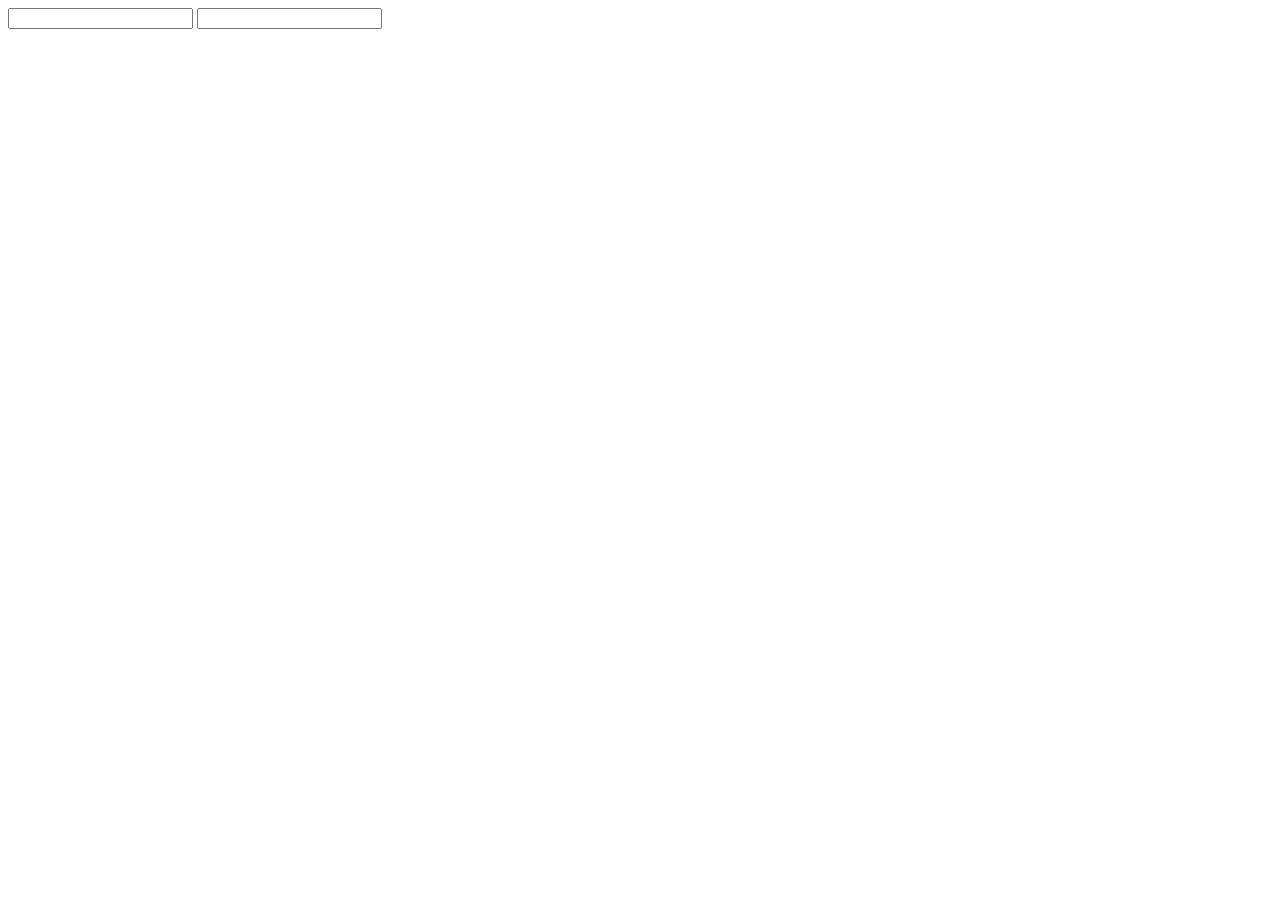
==== index.html @ 01a6c37f "added inputs" ====
<!DOCTYPE html>
<html lang="en">
<head>
    <meta charset="UTF-8">
    <meta name="viewport" content="width=\, initial-scale=1.0">
    <title>Document</title>
</head>
<body>
    <form action="">
        <input type="text">
        <input type="text">
    </form>
</body>
</html>
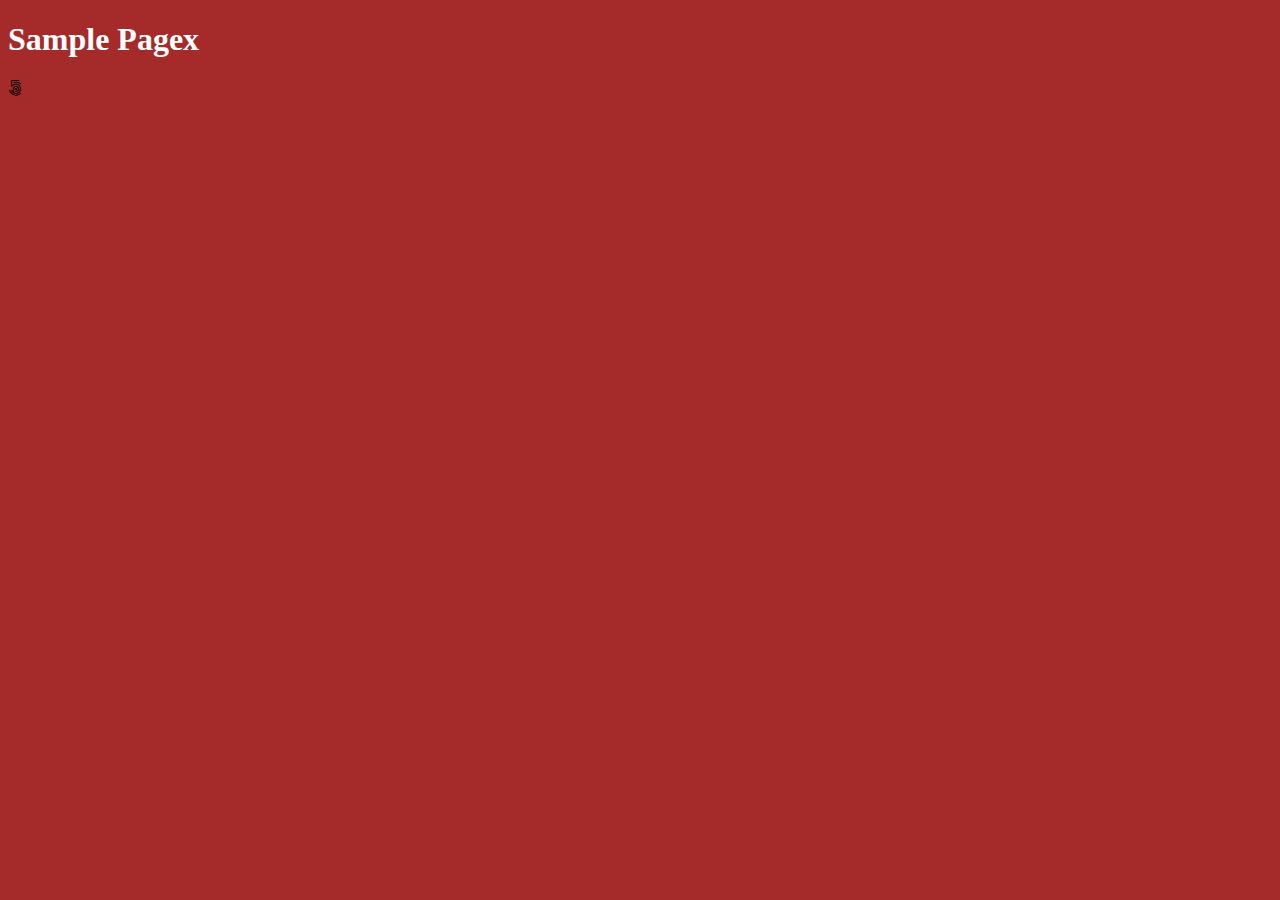
==== commit 3c90cdf8: "added inputs" ====
--- a/index.html
+++ b/index.html
@@ -1,14 +1,21 @@
 <!DOCTYPE html>
 <html lang="en">
+
 <head>
     <meta charset="UTF-8">
     <meta name="viewport" content="width=\, initial-scale=1.0">
+    <link rel="stylesheet" href="style.css">
+    <link rel="stylesheet" type="text/css"
+        href="https://cdnjs.cloudflare.com/ajax/libs/font-awesome/5.12.1/css/all.min.css">
+
+
     <title>Document</title>
 </head>
+
 <body>
-    <form action="">
-        <input type="text">
-        <input type="text">
-    </form>
+    <h1>Sample Pagex </h1>
+    <i class="fab fa-500px"></i>
+
 </body>
-</html>
+
+</html>--- a/style.css
+++ b/style.css
@@ -0,0 +1,8 @@
+body{
+    background-color: brown;
+}
+
+
+h1{
+    color: white;
+}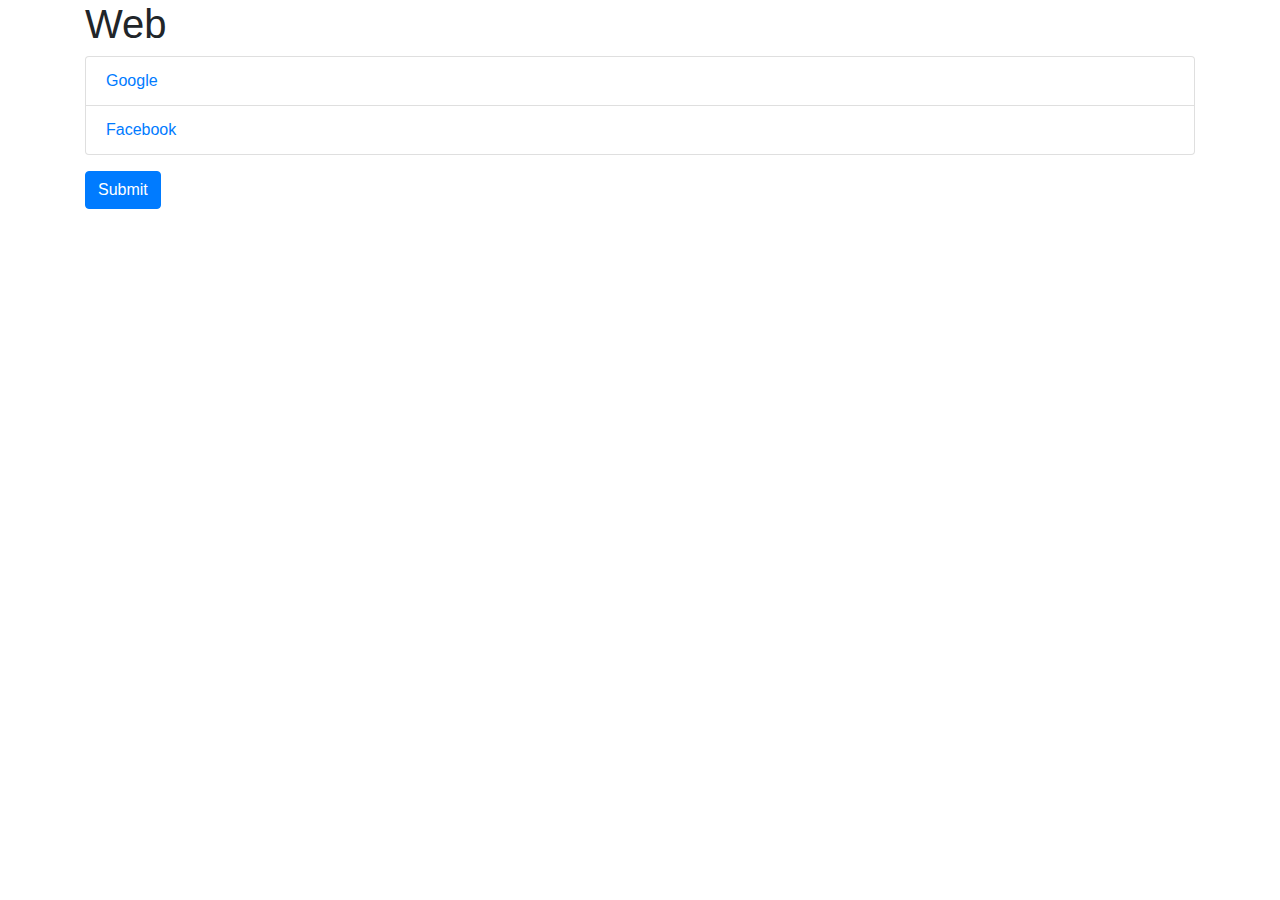
==== commit d4e84ed8: "added inputs" ====
--- a/index.html
+++ b/index.html
@@ -3,18 +3,45 @@
 
 <head>
     <meta charset="UTF-8">
-    <meta name="viewport" content="width=\, initial-scale=1.0">
-    <link rel="stylesheet" href="style.css">
+    <meta name="viewport" content="width=device-width, initial-scale=1.0">
+    <link rel="stylesheet" type="text/css" href="style.css">
     <link rel="stylesheet" type="text/css"
         href="https://cdnjs.cloudflare.com/ajax/libs/font-awesome/5.12.1/css/all.min.css">
+    <link rel="stylesheet" href="https://maxcdn.bootstrapcdn.com/bootstrap/4.0.0/css/bootstrap.min.css"
+        integrity="sha384-Gn5384xqQ1aoWXA+058RXPxPg6fy4IWvTNh0E263XmFcJlSAwiGgFAW/dAiS6JXm" crossorigin="anonymous">
 
 
     <title>Document</title>
 </head>
 
 <body>
-    <h1>Sample Pagex </h1>
-    <i class="fab fa-500px"></i>
+    <div class="container">
+
+        <div class="form-group">
+            <h1>Web</h1>
+            <ul class=" list-group">
+                <li class="list-group-item"><a href="">Google</a></li>
+                <li class="list-group-item"><a href="">Facebook</a></li>
+            </ul>
+        </div>
+
+        <input class="btn btn-primary" type="submit" value="Submit">
+
+    </div>
+
+
+    <!-- BS Script -->
+
+    <script src="https://code.jquery.com/jquery-3.4.1.slim.min.js"
+        integrity="sha384-J6qa4849blE2+poT4WnyKhv5vZF5SrPo0iEjwBvKU7imGFAV0wwj1yYfoRSJoZ+n" crossorigin="anonymous">
+    </script>
+    <script src="https://cdn.jsdelivr.net/npm/popper.js@1.16.0/dist/umd/popper.min.js"
+        integrity="sha384-Q6E9RHvbIyZFJoft+2mJbHaEWldlvI9IOYy5n3zV9zzTtmI3UksdQRVvoxMfooAo" crossorigin="anonymous">
+    </script>
+    <script src="https://stackpath.bootstrapcdn.com/bootstrap/4.4.1/js/bootstrap.min.js"
+        integrity="sha384-wfSDF2E50Y2D1uUdj0O3uMBJnjuUD4Ih7YwaYd1iqfktj0Uod8GCExl3Og8ifwB6" crossorigin="anonymous">
+    </script>
+
 
 </body>
 
--- a/style.css
+++ b/style.css
@@ -1,8 +1,12 @@
-body{
-    background-color: brown;
+.bg-blue {
+  background: #2996df;
 }
-
-
-h1{
-    color: white;
-}+.bg-green {
+  background: #31be4f;
+}
+.bg-pink {
+  background: #df2999;
+}
+.bg-gray {
+  background: #a5a5a5;
+}
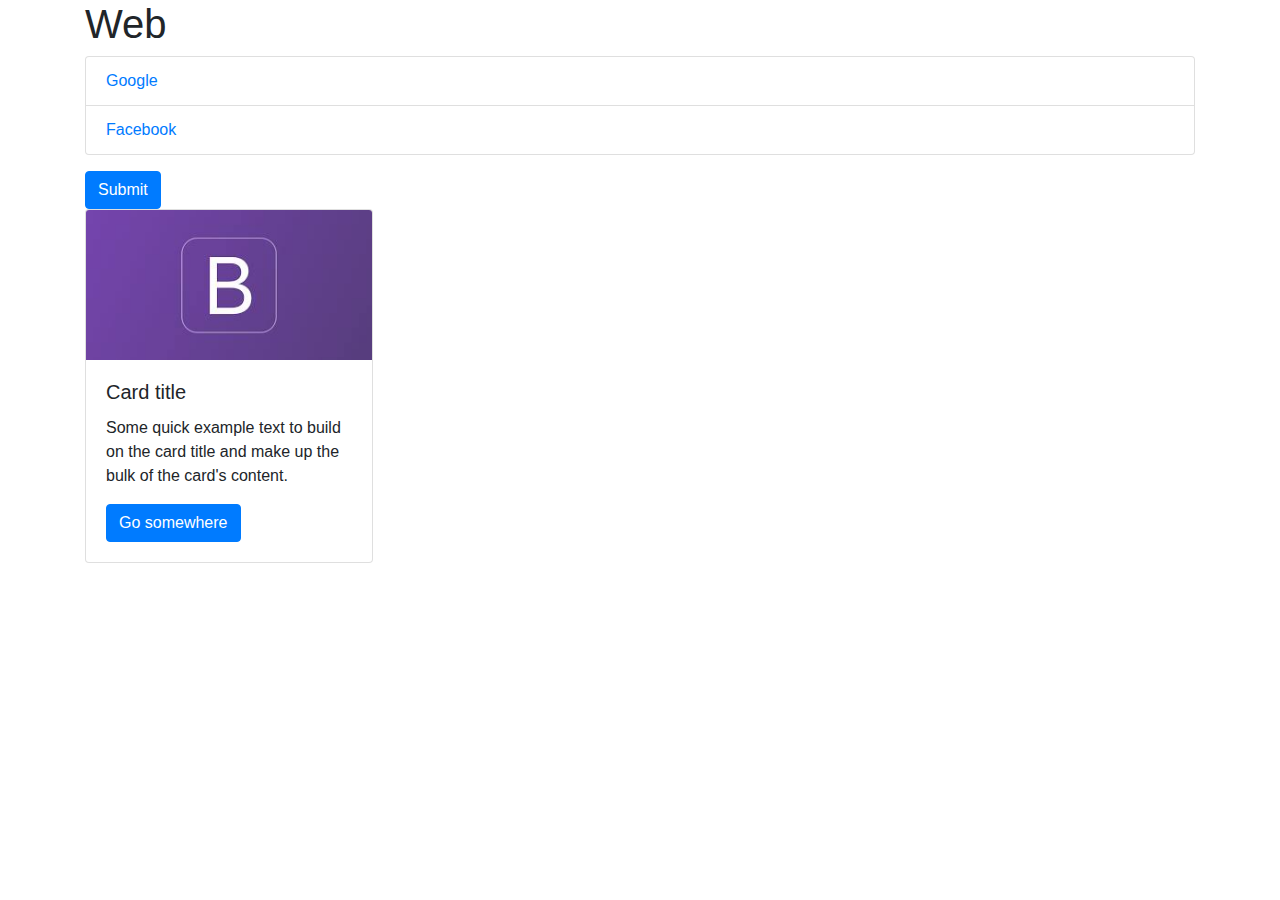
==== commit 79c6e5ca: "added inputs" ====
--- a/index.html
+++ b/index.html
@@ -27,7 +27,19 @@
 
         <input class="btn btn-primary" type="submit" value="Submit">
 
+
+        <div class="card" style="width: 18rem;">
+            <img src="image/bootstrap.jpg" class="card-img-top" alt="...">
+            <div class="card-body">
+                <h5 class="card-title">Card title</h5>
+                <p class="card-text">Some quick example text to build on the card title and make up the bulk of the
+                    card's content.</p>
+                <a href="#" class="btn btn-primary">Go somewhere</a>
+            </div>
+        </div>
+
     </div>
+
 
 
     <!-- BS Script -->
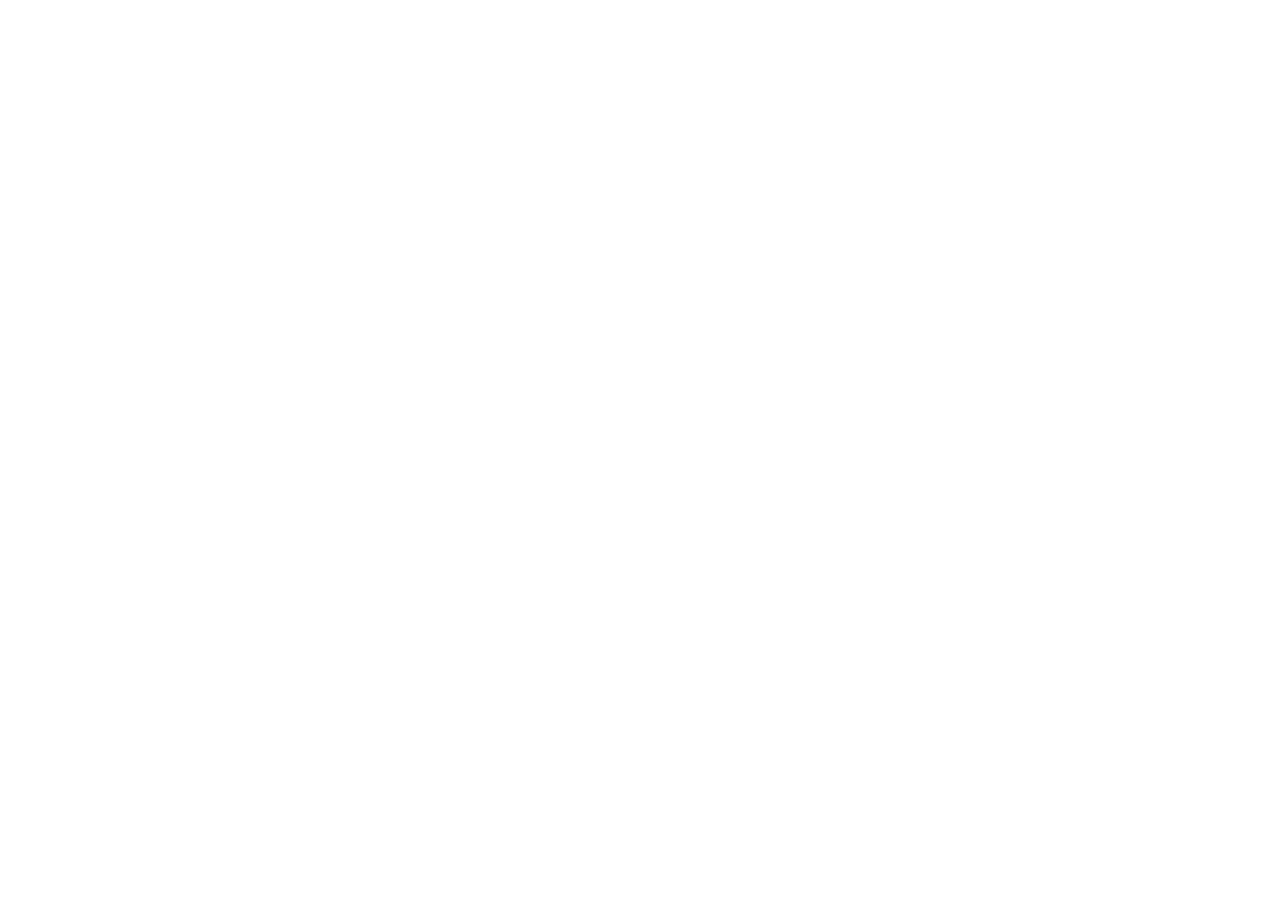
==== commit 800649bd: "starting files" ====
--- a/index.html
+++ b/index.html
@@ -4,56 +4,10 @@
 <head>
     <meta charset="UTF-8">
     <meta name="viewport" content="width=device-width, initial-scale=1.0">
-    <link rel="stylesheet" type="text/css" href="style.css">
-    <link rel="stylesheet" type="text/css"
-        href="https://cdnjs.cloudflare.com/ajax/libs/font-awesome/5.12.1/css/all.min.css">
-    <link rel="stylesheet" href="https://maxcdn.bootstrapcdn.com/bootstrap/4.0.0/css/bootstrap.min.css"
-        integrity="sha384-Gn5384xqQ1aoWXA+058RXPxPg6fy4IWvTNh0E263XmFcJlSAwiGgFAW/dAiS6JXm" crossorigin="anonymous">
-
-
     <title>Document</title>
 </head>
 
 <body>
-    <div class="container">
-
-        <div class="form-group">
-            <h1>Web</h1>
-            <ul class=" list-group">
-                <li class="list-group-item"><a href="">Google</a></li>
-                <li class="list-group-item"><a href="">Facebook</a></li>
-            </ul>
-        </div>
-
-        <input class="btn btn-primary" type="submit" value="Submit">
-
-
-        <div class="card" style="width: 18rem;">
-            <img src="image/bootstrap.jpg" class="card-img-top" alt="...">
-            <div class="card-body">
-                <h5 class="card-title">Card title</h5>
-                <p class="card-text">Some quick example text to build on the card title and make up the bulk of the
-                    card's content.</p>
-                <a href="#" class="btn btn-primary">Go somewhere</a>
-            </div>
-        </div>
-
-    </div>
-
-
-
-    <!-- BS Script -->
-
-    <script src="https://code.jquery.com/jquery-3.4.1.slim.min.js"
-        integrity="sha384-J6qa4849blE2+poT4WnyKhv5vZF5SrPo0iEjwBvKU7imGFAV0wwj1yYfoRSJoZ+n" crossorigin="anonymous">
-    </script>
-    <script src="https://cdn.jsdelivr.net/npm/popper.js@1.16.0/dist/umd/popper.min.js"
-        integrity="sha384-Q6E9RHvbIyZFJoft+2mJbHaEWldlvI9IOYy5n3zV9zzTtmI3UksdQRVvoxMfooAo" crossorigin="anonymous">
-    </script>
-    <script src="https://stackpath.bootstrapcdn.com/bootstrap/4.4.1/js/bootstrap.min.js"
-        integrity="sha384-wfSDF2E50Y2D1uUdj0O3uMBJnjuUD4Ih7YwaYd1iqfktj0Uod8GCExl3Og8ifwB6" crossorigin="anonymous">
-    </script>
-
 
 </body>
 
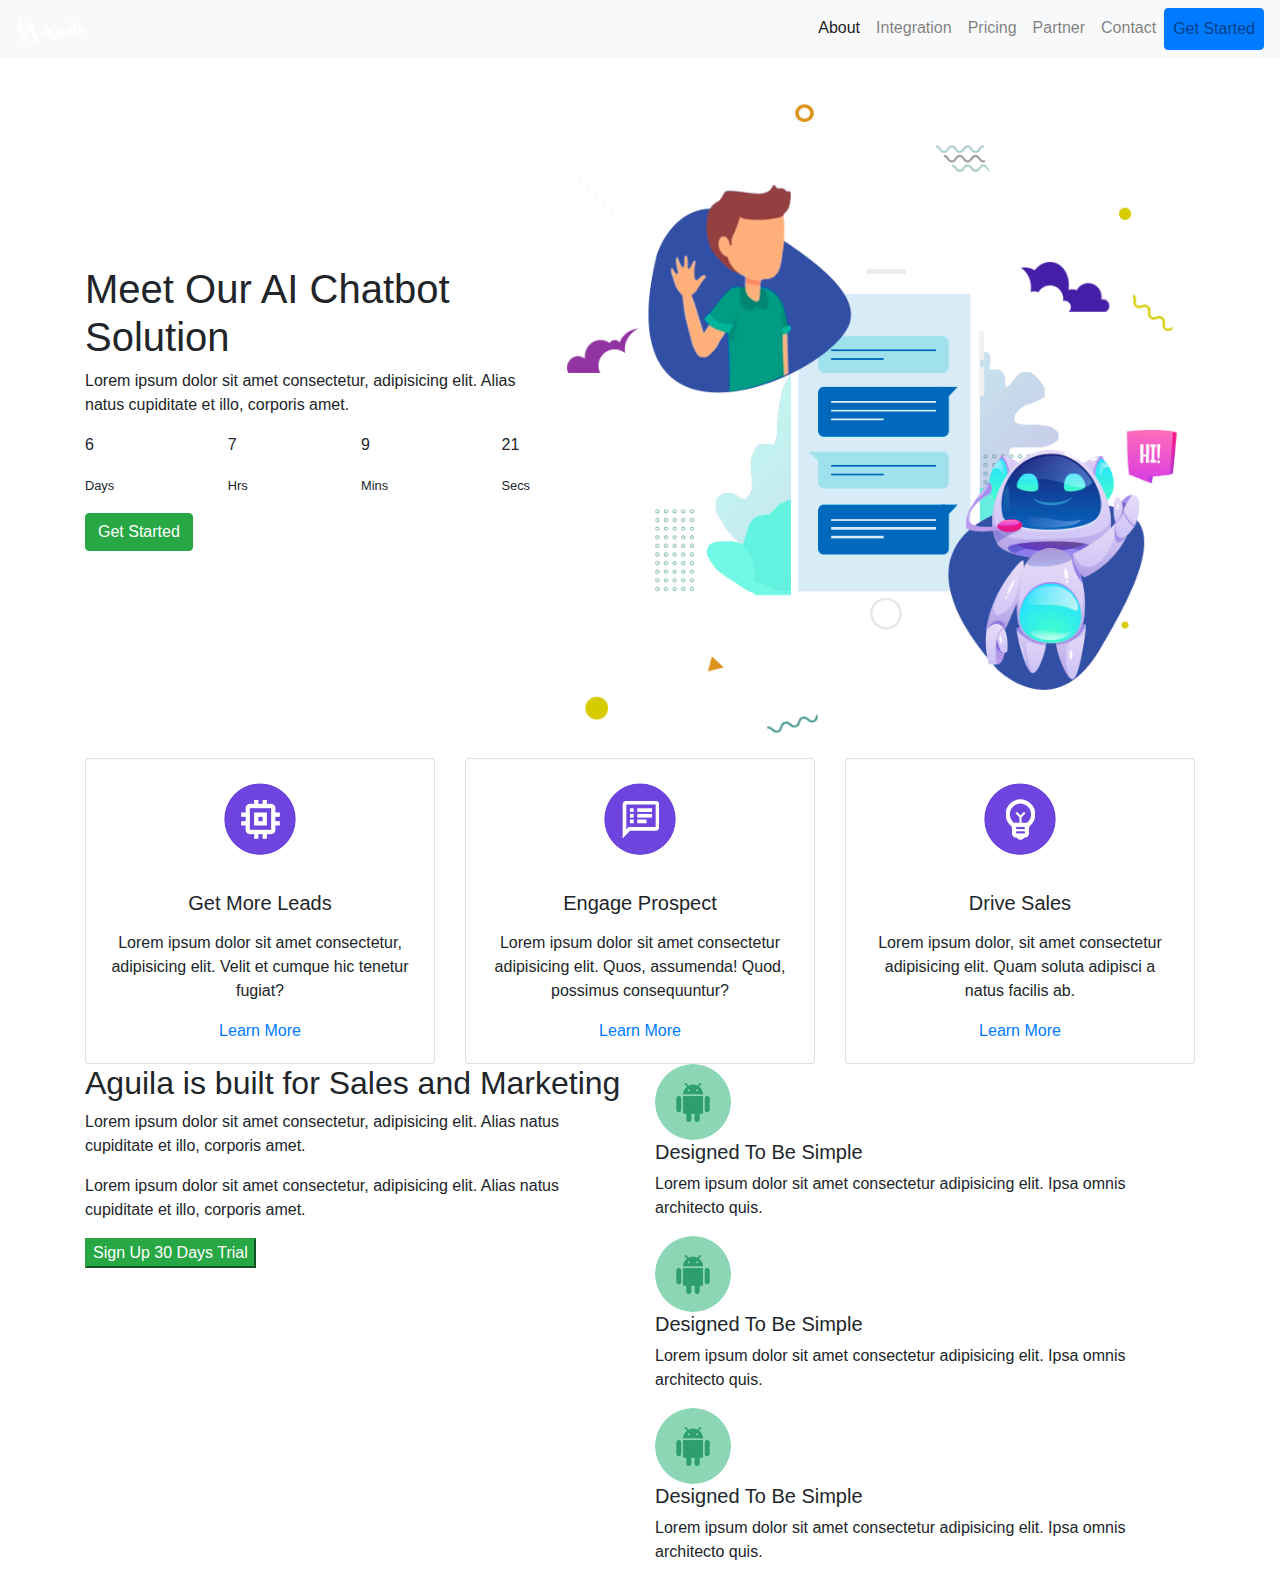
==== commit 20a16e67: "lecture files" ====
--- a/index.html
+++ b/index.html
@@ -4,11 +4,256 @@
 <head>
     <meta charset="UTF-8">
     <meta name="viewport" content="width=device-width, initial-scale=1.0">
-    <title>Document</title>
+
+    <!--  Google Font -->
+    <link href="https://fonts.googleapis.com/css?family=Montserrat:300,500,800|Raleway:300,500,700&display=swap"
+        rel="stylesheet" />
+
+    <!-- bootstrap -->
+    <link rel="stylesheet" href="https://stackpath.bootstrapcdn.com/bootstrap/4.4.1/css/bootstrap.min.css"
+        integrity="sha384-Vkoo8x4CGsO3+Hhxv8T/Q5PaXtkKtu6ug5TOeNV6gBiFeWPGFN9MuhOf23Q9Ifjh" crossorigin="anonymous" />
+
+    <!-- font awesome -->
+    <link rel="stylesheet" href="https://cdnjs.cloudflare.com/ajax/libs/font-awesome/5.12.1/css/all.min.css" />
+
+    <!-- Animate CSS -->
+    <link rel="stylesheet" href="/css/animate.css" />
+
+    <!-- Custom Style -->
+    <link rel="stylesheet" href="css/style.css" />
+
+
+
+
+    <title>Web Desing Training 2020</title>
+
 </head>
 
 <body>
 
+
+
+    <!-- Main Nav -->
+
+    <nav class="navbar navbar-expand-lg navbar-light bg-light">
+
+        <a class="navbar-brand" href="#">
+            <img src="/images/logo.png" width="70" height="30" alt="">
+        </a>
+
+        <button class="navbar-toggler" type="button" data-toggle="collapse" data-target="#navbarSupportedContent"
+            aria-controls="navbarSupportedContent" aria-expanded="false" aria-label="Toggle navigation">
+            <span class="navbar-toggler-icon"></span>
+        </button>
+
+        <div class="collapse navbar-collapse justify-content-end" id="navbarSupportedContent">
+            <ul class="navbar-nav">
+                <li class="nav-item active">
+                    <a class="nav-link" href="#">About </a>
+                </li>
+                <li class="nav-item">
+                    <a class="nav-link" href="#">Integration</a>
+                </li>
+                <li class="nav-item">
+                    <a class="nav-link" href="#">Pricing</a>
+                </li>
+                <li class="nav-item">
+                    <a class="nav-link" href="#">Partner</a>
+                </li>
+
+                <li class="nav-item">
+                    <a class="nav-link" href="#">Contact</a>
+                </li>
+
+                <li class="nav-item">
+                    <a class="nav-link btn btn-primary" href="#">Get Started</a>
+                </li>
+            </ul>
+        </div>
+    </nav>
+
+    <!-- end of Main Nav -->
+
+
+    <!-- Header -->
+    <section class="header">
+        <div class="container">
+            <div class="row">
+
+                <!-- left Content -->
+                <div class="col-md-5 header__left my-auto">
+                    <h1>Meet Our AI Chatbot Solution </h1>
+                    <p>Lorem ipsum dolor sit amet consectetur, adipisicing elit. Alias natus cupiditate et illo,
+                        corporis
+                        amet.
+                    </p>
+                    <ul class="d-flex justify-content-between list-unstyled">
+                        <li>
+                            <p>6</p>
+                            <small>Days</small>
+                        </li>
+                        <li>
+                            <p>7</p>
+                            <small>Hrs</small>
+                        </li>
+                        <li>
+                            <p>9</p>
+                            <small>Mins</small>
+                        </li>
+                        <li>
+                            <p>21</p>
+                            <small>Secs</small>
+                        </li>
+                    </ul>
+                    <button class="button btn btn-success">Get Started</button>
+                </div>
+
+                <!-- right Content -->
+                <div class="col-md-7 header__right">
+                    <img class="w-100" src="/images/botchatvector-2.png" alt="Botchat">
+                </div>
+            </div>
+        </div>
+
+    </section>
+
+
+    <!-- End of Header -->
+
+    <!-- Features -->
+    <section class="container features">
+        <div class="row">
+            <div class="col-md-4 text-center">
+                <div class="card">
+                    <div class="mt-4">
+                        <img src="/images/icon-memory.png" alt="Get More Leads">
+                    </div>
+                    <div class="card-body">
+                        <h5 class="my-3">Get More Leads</h5>
+                        <p>
+                            Lorem ipsum dolor sit amet consectetur, adipisicing elit. Velit et cumque hic tenetur
+                            fugiat?
+                        </p>
+                        <a href="#">Learn More</a>
+                    </div>
+                </div>
+            </div>
+
+            <div class="col-md-4 text-center ">
+                <div class="card">
+                    <div class="mt-4">
+                        <img src="/images/icon-speech.png" alt="Engage Prospect">
+                    </div>
+                    <div class="card-body">
+                        <h5 class="my-3">Engage Prospect</h5>
+                        <p>
+                            Lorem ipsum dolor sit amet consectetur adipisicing elit. Quos, assumenda! Quod, possimus
+                            consequuntur?
+                        </p>
+                        <a href="#">Learn More</a>
+                    </div>
+                </div>
+            </div>
+
+            <div class="col-md-4 text-center">
+                <div class="card">
+                    <div class="mt-4">
+                        <img src="/images/icon-bulb.png" alt="Drive Sales">
+                    </div>
+                    <div class="card-body">
+                        <h5 class="my-3">Drive Sales</h5>
+                        <p>
+                            Lorem ipsum dolor, sit amet consectetur adipisicing elit. Quam soluta adipisci a natus
+                            facilis
+                            ab.
+                        </p>
+                        <a href="#">Learn More</a>
+                    </div>
+                </div>
+            </div>
+
+        </div>
+    </section>
+
+    <!-- End of Features -->
+
+    <!-- Benefits -->
+
+    <section class="container benefits">
+        <div class="row">
+            <div class="col-md-6 benefits__left">
+                <h2>Aguila is built for Sales and Marketing </h2>
+                <p>Lorem ipsum dolor sit amet consectetur, adipisicing elit. Alias natus cupiditate et illo,
+                    corporis
+                    amet.
+                </p>
+                <p>Lorem ipsum dolor sit amet consectetur, adipisicing elit. Alias natus cupiditate et illo,
+                    corporis
+                    amet.
+                </p>
+                <button class="button btn-success"> Sign Up 30 Days Trial</button>
+            </div>
+            <div class="col-md-6 benefits__right">
+                <div class="benefits__right--item">
+                    <img src="/images/icon-andoid.png" alt="Designed To Be Simple">
+                    <h5>Designed To Be Simple</h5>
+                    <p>Lorem ipsum dolor sit amet consectetur adipisicing elit. Ipsa omnis architecto quis.</p>
+                </div>
+                <div class="benefits__right--item">
+                    <img src="/images/icon-andoid.png" alt="Designed To Be Simple">
+                    <h5>Designed To Be Simple</h5>
+                    <p>Lorem ipsum dolor sit amet consectetur adipisicing elit. Ipsa omnis architecto quis.</p>
+                </div>
+                <div class="benefits__right--item">
+                    <img src="/images/icon-andoid.png" alt="Designed To Be Simple">
+                    <h5>Designed To Be Simple</h5>
+                    <p>Lorem ipsum dolor sit amet consectetur adipisicing elit. Ipsa omnis architecto quis.</p>
+                </div>
+            </div>
+        </div>
+
+        </div>
+        </div>
+    </section>
+
+    <!-- End of Benefits -->
+
+    <!-- About -->
+
+    <!-- End of About -->
+
+    <!-- Team -->
+
+    <!-- End of Tean -->
+
+    <!-- Partners -->
+
+    <!-- End of Partners -->
+
+    <!-- Contact -->
+
+    <!-- End of Contact -->
+
+    <!-- Footer -->
+
+    <!-- End of Footer -->
+
+
+
+    <!-- Script -->
+    <script src="https://code.jquery.com/jquery-3.4.1.slim.min.js"
+        integrity="sha384-J6qa4849blE2+poT4WnyKhv5vZF5SrPo0iEjwBvKU7imGFAV0wwj1yYfoRSJoZ+n" crossorigin="anonymous">
+    </script>
+    <script src="https://cdn.jsdelivr.net/npm/popper.js@1.16.0/dist/umd/popper.min.js"
+        integrity="sha384-Q6E9RHvbIyZFJoft+2mJbHaEWldlvI9IOYy5n3zV9zzTtmI3UksdQRVvoxMfooAo" crossorigin="anonymous">
+    </script>
+    <script src="https://stackpath.bootstrapcdn.com/bootstrap/4.4.1/js/bootstrap.min.js"
+        integrity="sha384-wfSDF2E50Y2D1uUdj0O3uMBJnjuUD4Ih7YwaYd1iqfktj0Uod8GCExl3Og8ifwB6" crossorigin="anonymous">
+    </script>
+
+
+
+
 </body>
 
 </html>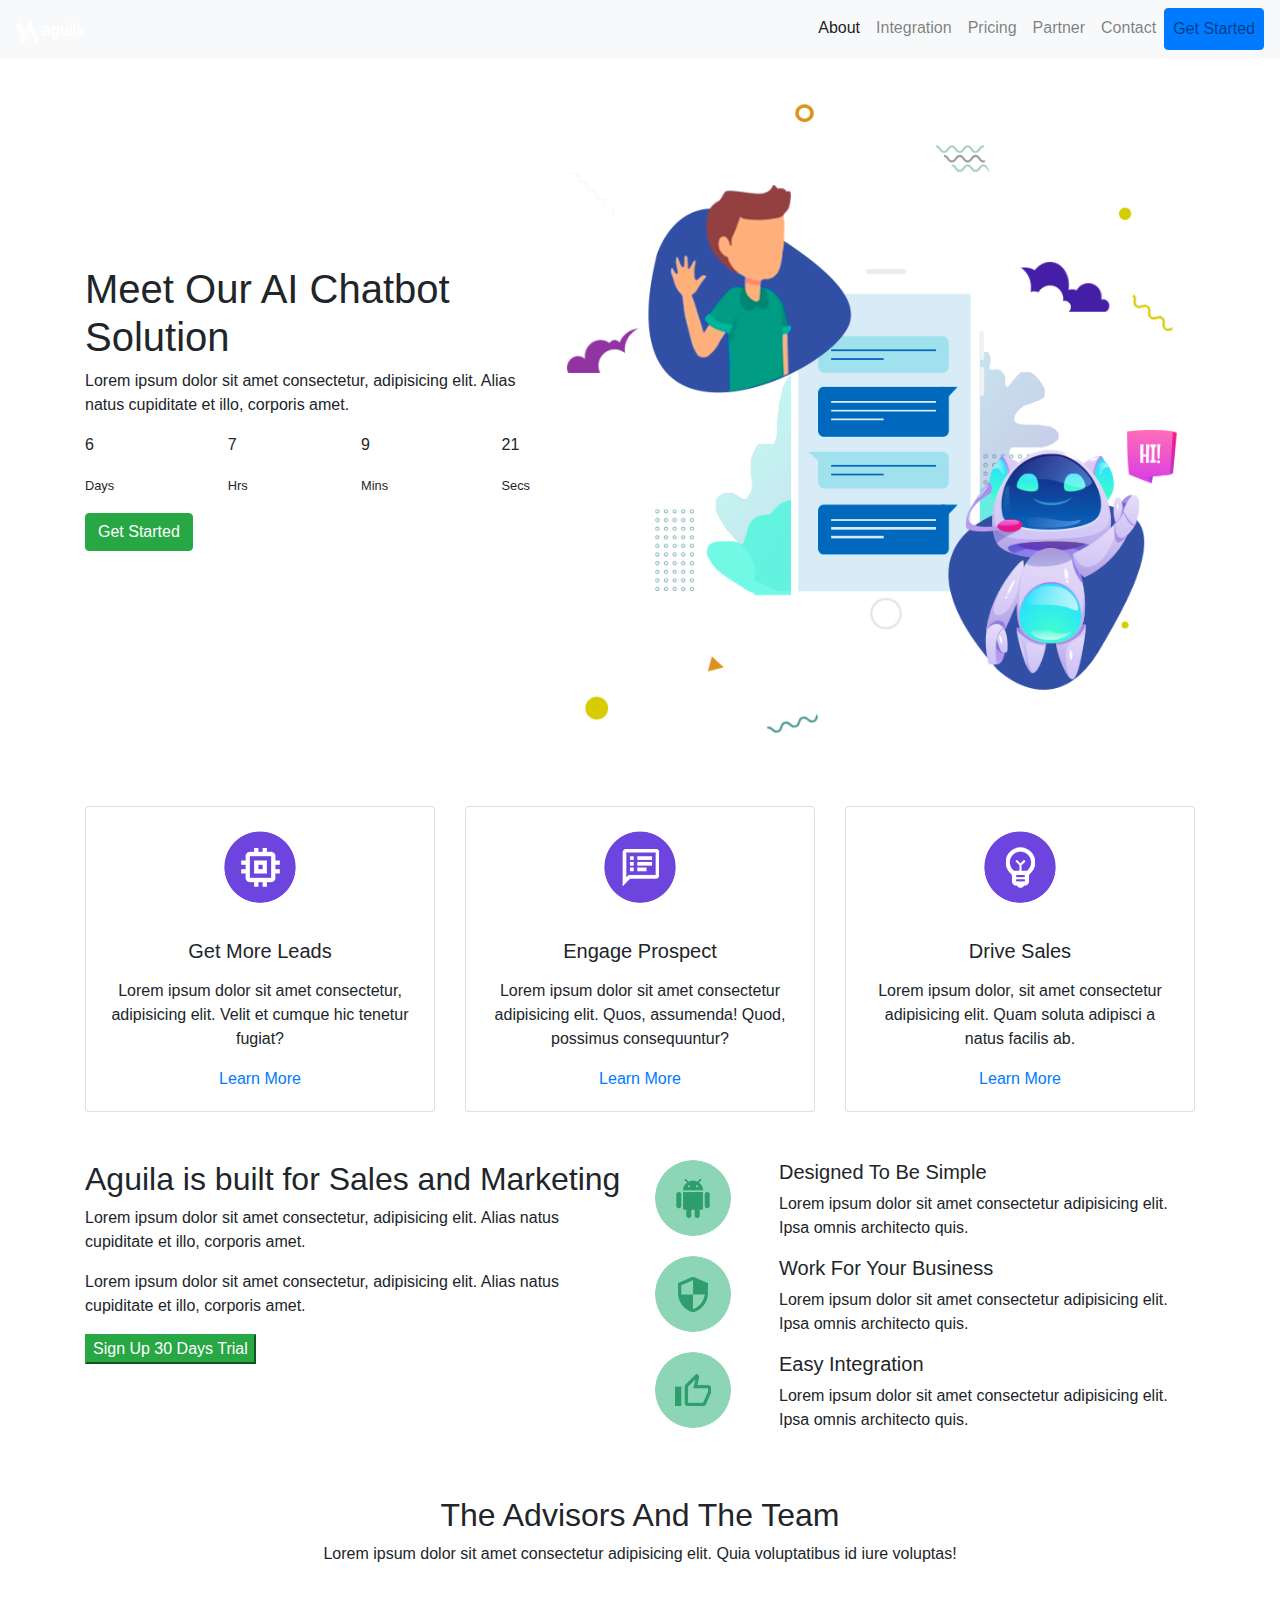
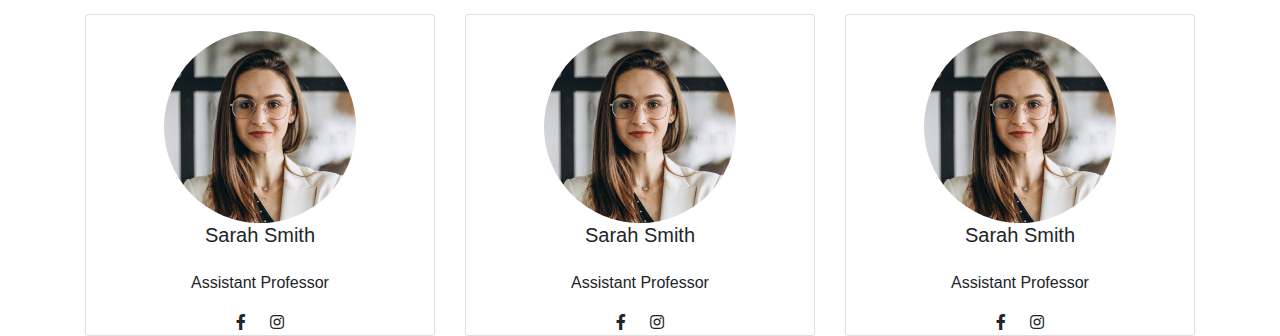
==== commit 9b37a993: "lecture files" ====
--- a/index.html
+++ b/index.html
@@ -121,7 +121,7 @@
     <!-- End of Header -->
 
     <!-- Features -->
-    <section class="container features">
+    <section class="container features mt-5">
         <div class="row">
             <div class="col-md-4 text-center">
                 <div class="card">
@@ -179,8 +179,8 @@
 
     <!-- Benefits -->
 
-    <section class="container benefits">
-        <div class="row">
+    <section class="container benefits mt-5">
+        <div class=" row">
             <div class="col-md-6 benefits__left">
                 <h2>Aguila is built for Sales and Marketing </h2>
                 <p>Lorem ipsum dolor sit amet consectetur, adipisicing elit. Alias natus cupiditate et illo,
@@ -194,20 +194,35 @@
                 <button class="button btn-success"> Sign Up 30 Days Trial</button>
             </div>
             <div class="col-md-6 benefits__right">
-                <div class="benefits__right--item">
-                    <img src="/images/icon-andoid.png" alt="Designed To Be Simple">
-                    <h5>Designed To Be Simple</h5>
-                    <p>Lorem ipsum dolor sit amet consectetur adipisicing elit. Ipsa omnis architecto quis.</p>
-                </div>
-                <div class="benefits__right--item">
-                    <img src="/images/icon-andoid.png" alt="Designed To Be Simple">
-                    <h5>Designed To Be Simple</h5>
-                    <p>Lorem ipsum dolor sit amet consectetur adipisicing elit. Ipsa omnis architecto quis.</p>
-                </div>
-                <div class="benefits__right--item">
-                    <img src="/images/icon-andoid.png" alt="Designed To Be Simple">
-                    <h5>Designed To Be Simple</h5>
-                    <p>Lorem ipsum dolor sit amet consectetur adipisicing elit. Ipsa omnis architecto quis.</p>
+
+                <div class="benefits__right--item d-flex">
+                    <div class="benefits__right--item--img mr-5">
+                        <img src="/images/icon-andoid.png" alt="Designed To Be Simple">
+                    </div>
+                    <div class="benefits__right--item--content">
+                        <h5>Designed To Be Simple</h5>
+                        <p>Lorem ipsum dolor sit amet consectetur adipisicing elit. Ipsa omnis architecto quis.</p>
+                    </div>
+                </div>
+
+                <div class="benefits__right--item d-flex">
+                    <div class="benefits__right--item--img mr-5">
+                        <img src="/images/icon-security.png" alt="Designed To Be Simple">
+                    </div>
+                    <div class="benefits__right--item--content">
+                        <h5>Work For Your Business</h5>
+                        <p>Lorem ipsum dolor sit amet consectetur adipisicing elit. Ipsa omnis architecto quis.</p>
+                    </div>
+                </div>
+
+                <div class="benefits__right--item d-flex">
+                    <div class="benefits__right--item--img mr-5">
+                        <img src="/images/icon-like.png" alt="Designed To Be Simple">
+                    </div>
+                    <div class="benefits__right--item--content">
+                        <h5>Easy Integration</h5>
+                        <p>Lorem ipsum dolor sit amet consectetur adipisicing elit. Ipsa omnis architecto quis.</p>
+                    </div>
                 </div>
             </div>
         </div>
@@ -223,6 +238,56 @@
     <!-- End of About -->
 
     <!-- Team -->
+
+    <section class="container team text-center mt-5">
+        <h2>The Advisors And The Team</h2>
+        <p>Lorem ipsum dolor sit amet consectetur adipisicing elit. Quia voluptatibus id iure voluptas!</p>
+        <div class="row mt-5">
+            <div class="col-md-4 text-center">
+                <div class="card">
+                    <div class="mt-3">
+                        <img class=" rounded-circle" src="/images/person-1.jpg" alt="Sarah Smith">
+                    </div>
+                    <h5>Sarah Smith</h5>
+                    <p class="mt-3">Assistant Professor</p>
+                    <div class="mt-">
+                        <i class="fab fa-facebook-f"></i>
+                        <i class="fab fa-envelope"></i>
+                        <i class="fab fa-instagram"></i>
+                    </div>
+                </div>
+            </div>
+            <div class="col-md-4 text-center">
+                <div class="card">
+                    <div class="mt-3">
+                        <img class=" rounded-circle" src="/images/person-1.jpg" alt="Sarah Smith">
+                    </div>
+                    <h5>Sarah Smith</h5>
+                    <p class="mt-3">Assistant Professor</p>
+                    <div class="mt-">
+                        <i class="fab fa-facebook-f"></i>
+                        <i class="fab fa-envelope"></i>
+                        <i class="fab fa-instagram"></i>
+                    </div>
+                </div>
+            </div>
+            <div class="col-md-4 text-center">
+                <div class="card">
+                    <div class="mt-3">
+                        <img class=" rounded-circle" src="/images/person-1.jpg" alt="Sarah Smith">
+                    </div>
+                    <h5>Sarah Smith</h5>
+                    <p class="mt-3">Assistant Professor</p>
+                    <div class="mt-">
+                        <i class="fab fa-facebook-f"></i>
+                        <i class="fab fa-envelope"></i>
+                        <i class="fab fa-instagram"></i>
+                    </div>
+                </div>
+            </div>
+
+        </div>
+    </section>
 
     <!-- End of Tean -->
 
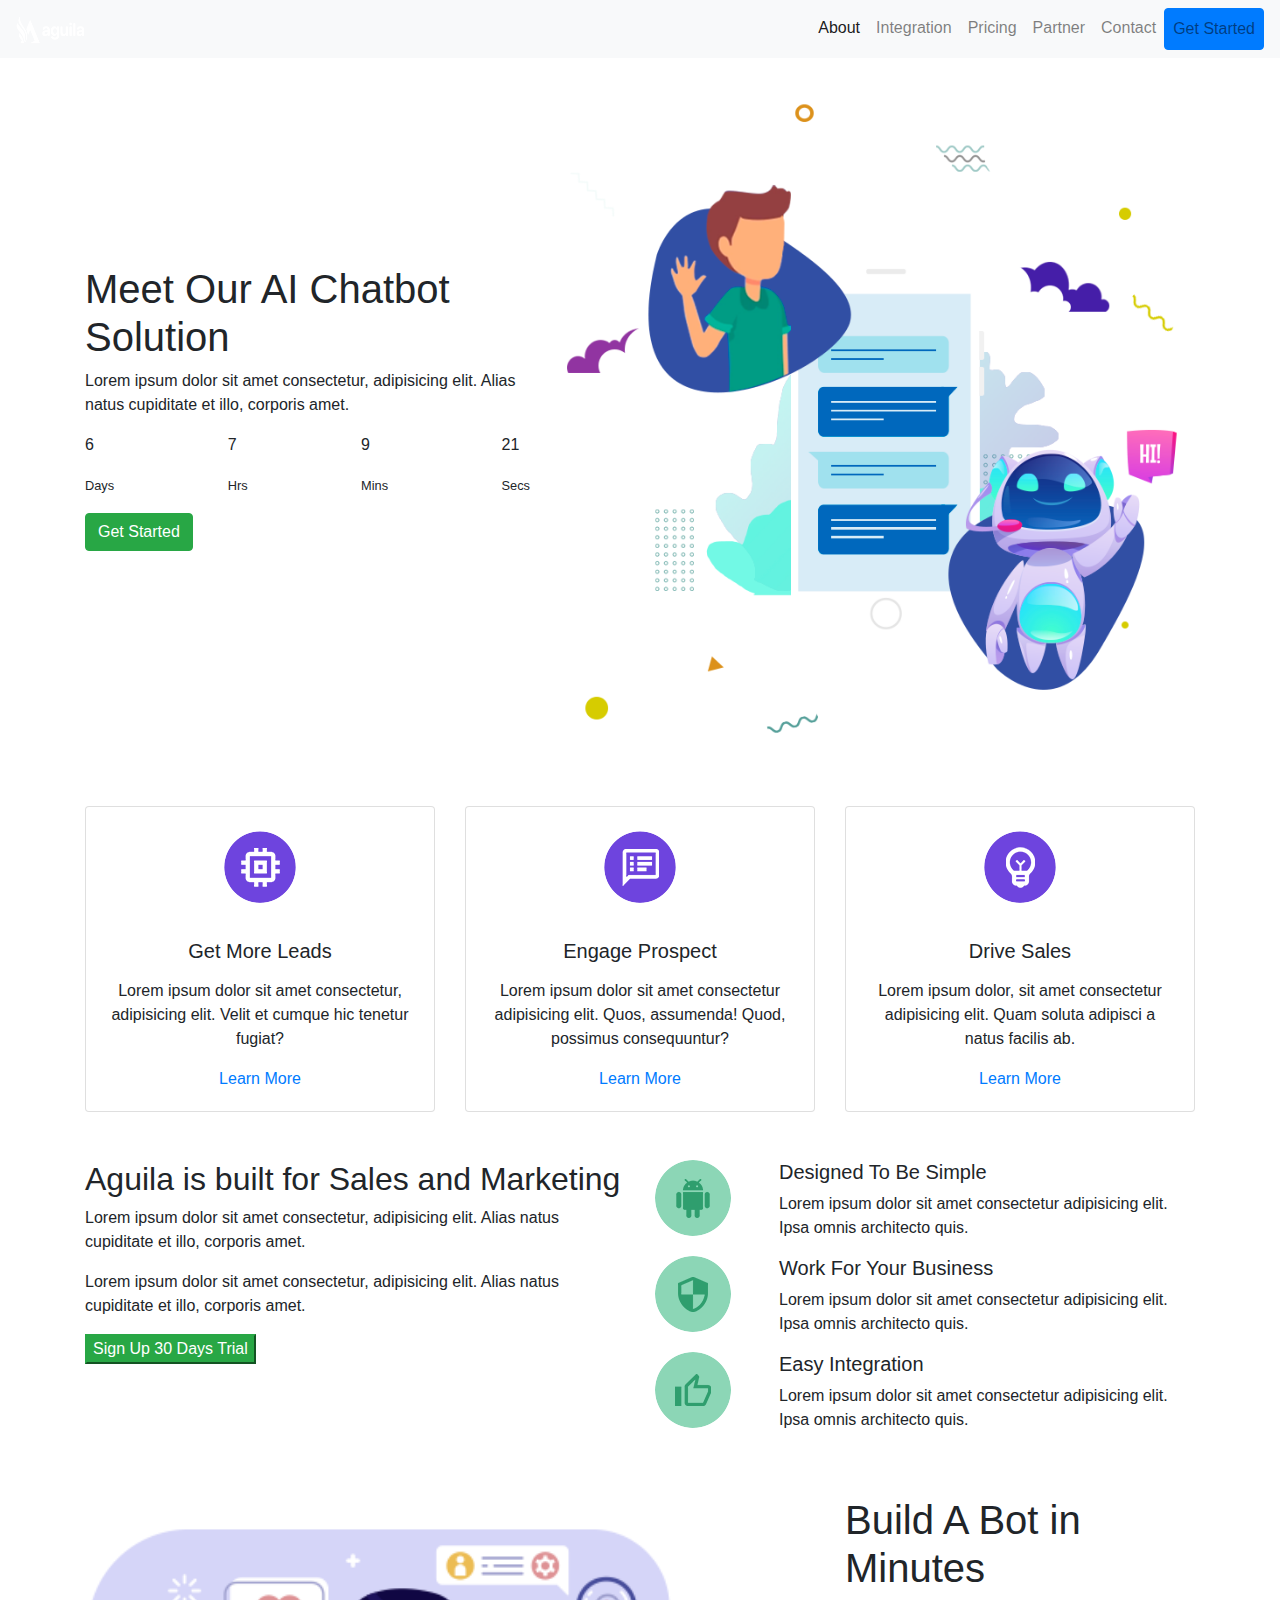
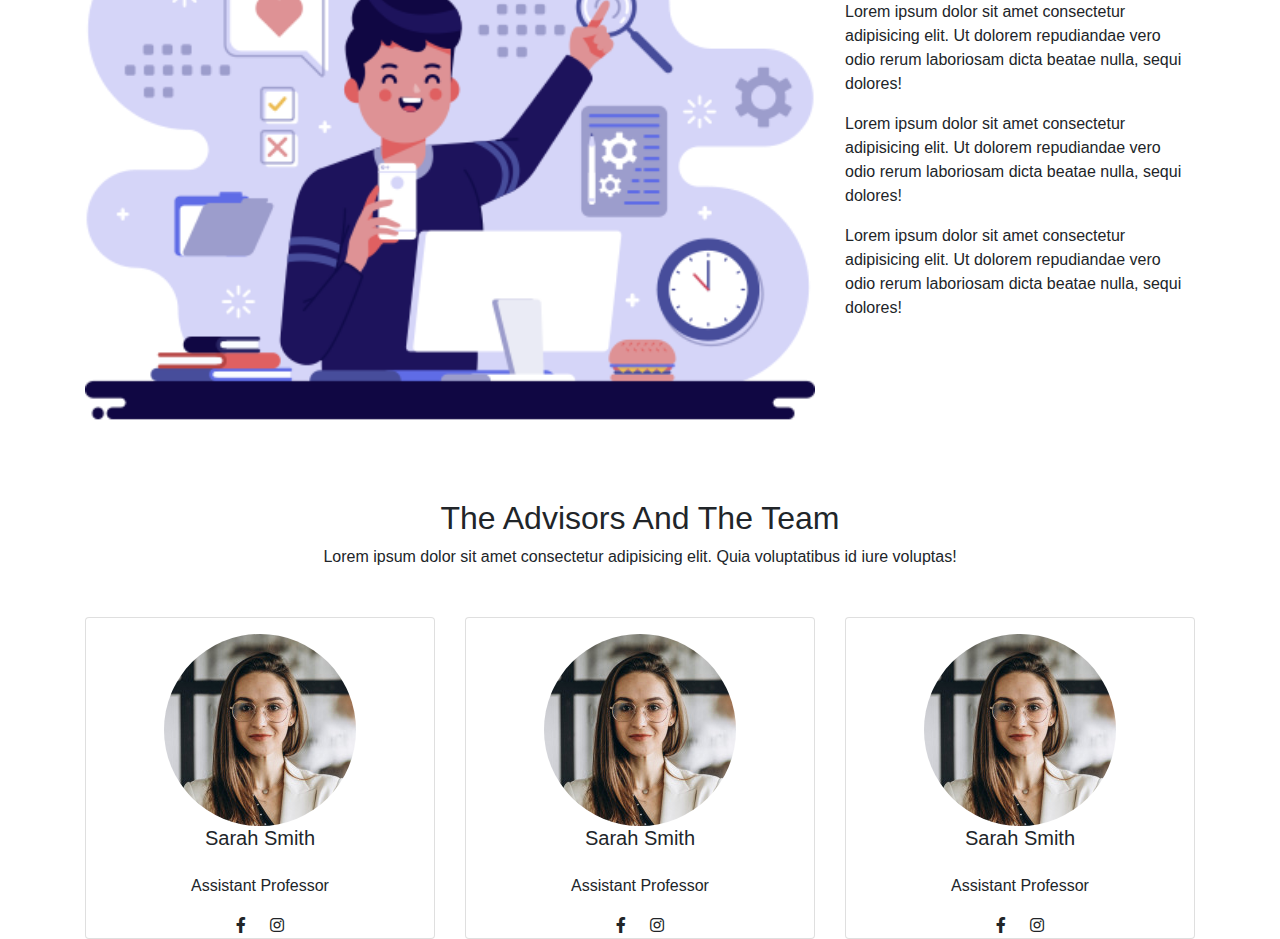
==== commit 703c7889: "lecture files" ====
--- a/index.html
+++ b/index.html
@@ -233,6 +233,36 @@
 
     <!-- End of Benefits -->
 
+    <section class="header mt-5">
+        <div class="container">
+            <div class="row">
+
+                <!-- left Content -->
+                <div class="col-md-8 ">
+                    <img class="w-100" src="/images/graphics-2.png" alt="Botchat">
+                </div>
+
+                <!-- right Content -->
+                <div class="col-md-4">
+                    <h1>Build A Bot in Minutes</h1>
+                    <p>Lorem ipsum dolor sit amet consectetur adipisicing elit. Ut dolorem repudiandae vero odio rerum
+                        laboriosam dicta beatae nulla, sequi dolores!
+                    </p>
+                    <p>Lorem ipsum dolor sit amet consectetur adipisicing elit. Ut dolorem repudiandae vero odio rerum
+                        laboriosam dicta beatae nulla, sequi dolores!
+                    </p>
+                    <p>Lorem ipsum dolor sit amet consectetur adipisicing elit. Ut dolorem repudiandae vero odio rerum
+                        laboriosam dicta beatae nulla, sequi dolores!
+                    </p>
+                </div>
+
+            </div>
+        </div>
+
+    </section>
+
+
+
     <!-- About -->
 
     <!-- End of About -->
